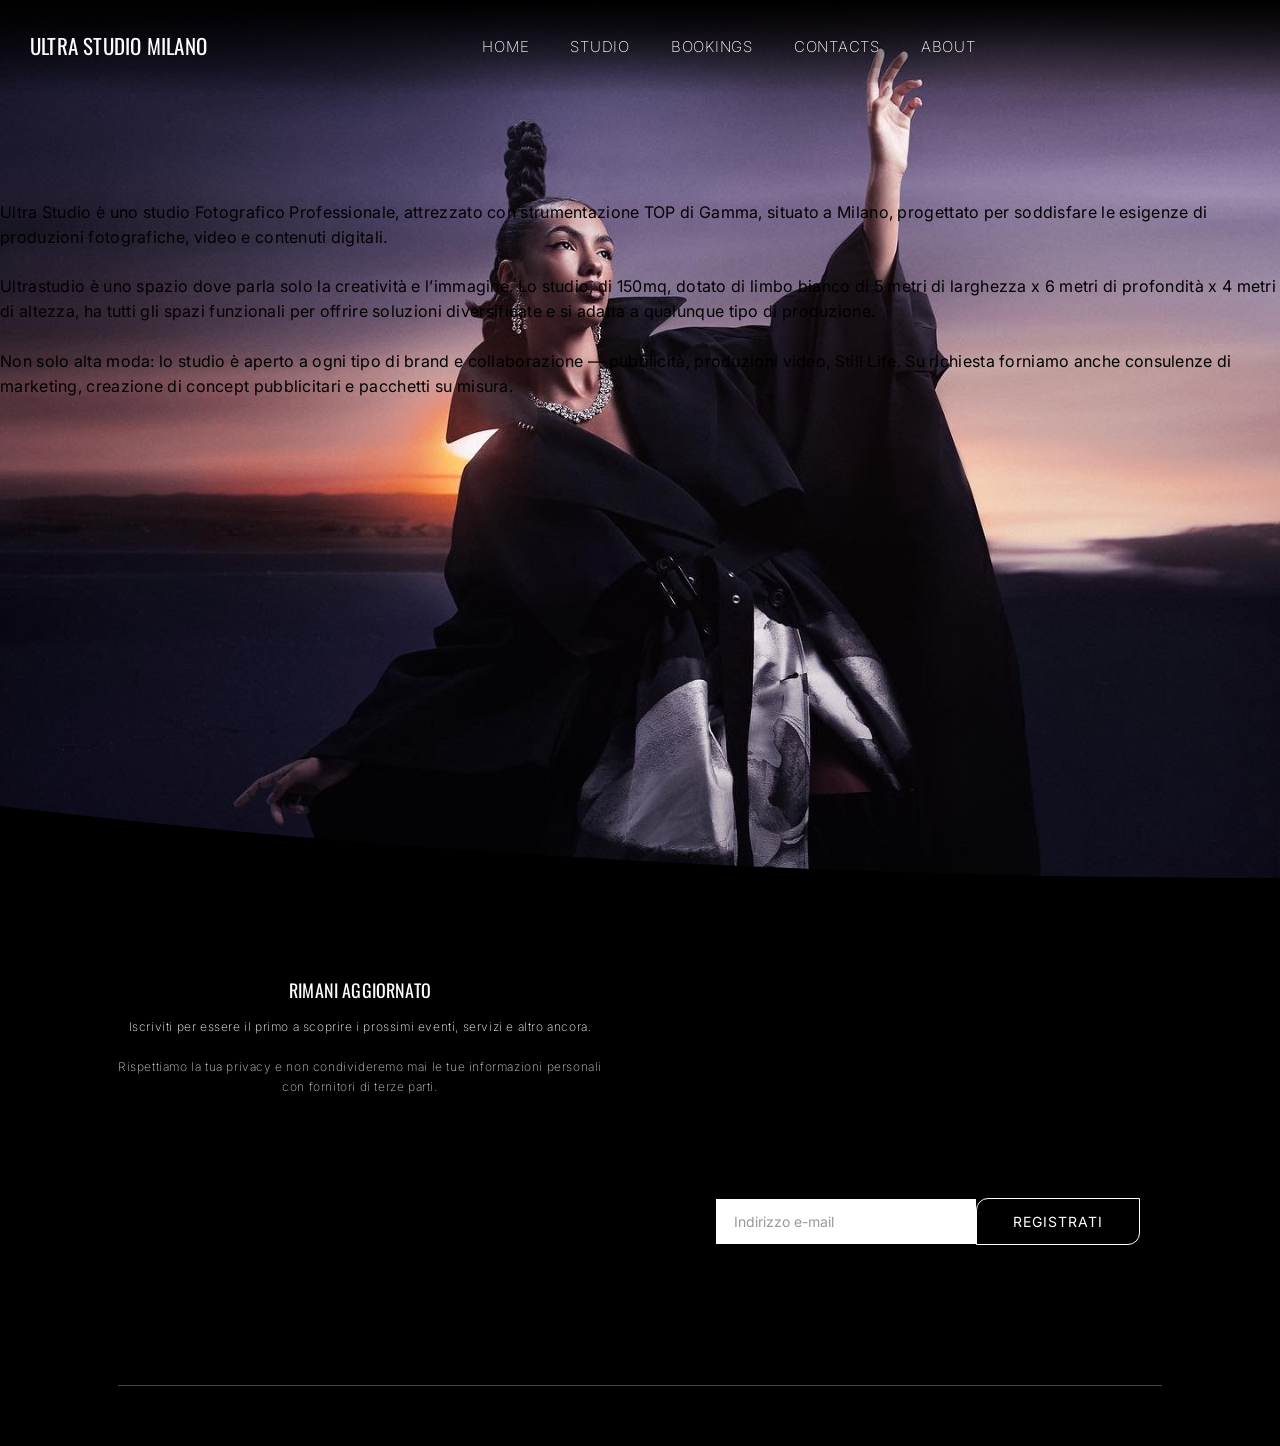
==== about.html @ 5ee80a9d "Add files via upload" ====
﻿<!DOCTYPE html>
<html lang="it">
<head>
  <meta charset="UTF-8">
  <title>About — Ultra Studio Milano</title>
  <meta name="viewport" content="width=device-width, initial-scale=1">

  <link rel="icon" type="image/png" href="img/favicon.png">

  <!-- FONT GOOGLE -->
  <link href="https://fonts.googleapis.com/css2?family=Oswald:wght@200;300;400&display=swap" rel="stylesheet">
  <link href="https://fonts.googleapis.com/css2?family=Inter:wght@200;300;400&display=swap" rel="stylesheet">

  <!-- STILE GENERALE -->
  <link rel="stylesheet" href="css/style.css">
</head>

<body class="studio">

  <!-- HEADER -->
  <header class="header">
    <div class="logo">ULTRA STUDIO MILANO</div>
    <nav class="nav">
      <a href="index.html">HOME</a>
      <a href="studio.html">STUDIO</a>
      <a href="bookings.html">BOOKINGS</a>
      <a href="contacts.html">CONTACTS</a>
      <a href="about.html" class="active">ABOUT</a>
    </nav>
  </header>

  <!-- HERO -->
  <section class="hero about-hero">
    <div class="hero-bg" style="background-image:url('img/hero.jpg');"></div>

    <!-- TESTO SOVRAPPOSTO -->
    <div class="about-overlay fade-in-up">
      Ultra Studio è uno studio Fotografico Professionale, attrezzato con strumentazione TOP di Gamma, situato a Milano, progettato per soddisfare le esigenze di produzioni fotografiche, video e contenuti digitali.
      <br><br>
      Ultrastudio è uno spazio dove parla solo la creatività e l’immagine. Lo studio, di 150mq, dotato di limbo bianco di 5 metri di larghezza x 6 metri di profondità x 4 metri di altezza, ha tutti gli spazi funzionali per offrire soluzioni diversificate e si adatta a qualunque tipo di produzione.
      <br><br>
      Non solo alta moda: lo studio è aperto a ogni tipo di brand e collaborazione — pubblicità, produzioni video, Still Life. Su richiesta forniamo anche consulenze di marketing, creazione di concept pubblicitari e pacchetti su misura.
    </div>

    <svg class="hero-curve about-curve" viewBox="0 0 1920 200" preserveAspectRatio="none">
      <path d="M0,40 C450,80 1100,120 1920,120 L1920,200 L0,200 Z" />
    </svg>
  </section>

  <!-- FOOTER -->
  <footer class="footer">
    <div class="footer-left fade-in-up">
      <h2>RIMANI AGGIORNATO</h2>
      <p class="footer-text">
        Iscriviti per essere il primo a scoprire i prossimi eventi, servizi e altro ancora.
      </p>
      <p class="privacy">
        Rispettiamo la tua privacy e non condivideremo mai le tue informazioni personali con fornitori di terze parti.
      </p>
    </div>

    <div class="footer-right fade-in-up">
      <form class="newsletter">
        <input type="email" placeholder="Indirizzo e-mail">
        <button type="submit">REGISTRATI</button>
      </form>
    </div>
  </footer>

</body>
</html>
---- css/style.css ----
/* ===========================
   RESET
   =========================== */
* {
  margin: 0;
  padding: 0;
  box-sizing: border-box;
}

/* ===========================
   BASE
   =========================== */
body {
  background: #000;
  color: #fff;
  font-family: 'NeueMontreal', 'Helvetica Neue', Arial, sans-serif;
  font-weight: 400;
  letter-spacing: 0.3px;
  line-height: 1.45;
  overflow-x: hidden;
}

/* ===========================
   TIPOGRAFIA (Inter)
   =========================== */
h1, h2, h3 {
  font-family: 'Inter', sans-serif;
  font-weight: 600;
  letter-spacing: 1.2px;
  line-height: 1.15;
  margin-bottom: 12px;
}

h2 {
  font-size: 1.55rem;
  font-weight: 600;
}

h3 {
  font-size: 1.05rem;
  letter-spacing: 0.8px;
}

p {
  font-family: 'Inter', sans-serif;
  font-size: 0.9rem;
  font-weight: 300;
  letter-spacing: 0.8px;
  line-height: 1.55;
  margin-bottom: 14px;
}

/* ===========================
   HEADER
   =========================== */
.header {
    width: 100%;
    padding: 20px 40px;
    display: flex;
    justify-content: space-between;
    align-items: center;
    position: fixed;
    top: 0;
    left: 0;
    z-index: 1000;

    /* GRADIENTE: nero in alto → trasparente in basso */
    background: linear-gradient(
        to bottom,
        rgba(0, 0, 0, 1) 0%,
        rgba(0, 0, 0, 0.6) 40%,
        rgba(0, 0, 0, 0) 100%
    );

    backdrop-filter: blur(0,5px); /* opzionale ma molto elegante */
}


.logo {
    font-family: 'Oswald', sans-serif;
    font-weight: 400; /* ExtraLight */
    font-size: 21px;
    letter-spacing: 0.01em;
    color: #ffffff;
}


.nav {
  margin: 0 auto; /* CENTRA LA NAV */
  display: flex;
  gap: 40px;
}

.nav a {
    font-family: 'Inter', sans-serif;
    font-weight: 200; /* ExtraLight */
    font-size: 15px;
    letter-spacing: 0.05em;
    color: #ffffff;
    text-decoration: none;
    margin-left: 1px;
    transition: opacity 0.2s ease;
}

.nav a:hover {
    opacity: 0.6;
}

/* ===========================
   HERO
   =========================== */
.hero {
  position: relative;
  width: 100%;
  height: 100vh;
  overflow: hidden;
  padding-top: 200px;
}

.hero-bg {
  position: absolute;
  top: -10%;
  left: 0;
  width: 100%;
  height: 120%;
  background-size: cover;
  background-position: center 50px; /* ora funziona davvero */
  will-change: transform;
}

.hero-caption {
  position: absolute;
  bottom: 150px;
  left: 150px;
  font-family: 'Inter', sans-serif;
  font-weight: 200; /* ExtraLight */
  font-size: 14px;  /* come richiesto */
  letter-spacing: 0.05em; /* più elegante e simile all’originale */
  color: white;
  opacity: 0.9;
  z-index: 20;
}

/* CURVA — sale verso sinistra */
.hero-curve {
  position: absolute;
  bottom: -50px;
  left: 0;
  width: 100%;
  height: 180px;
  z-index: 5;
}

/* ===========================
   SEZIONE STUDIO
   =========================== */
.studio-section {
  display: flex;
  flex-direction: column;
  background-color: #000;
  color: #fff;
  padding: 80px 100px;
}

.studio-text {
  display: flex;
  justify-content: space-between;
  align-items: flex-start;
  width: 100%;
}

.studio-description {
  font-family: 'Oswald', sans-serif;
  font-weight: 400;
  font-size: 18px;
  letter-spacing: 0.01em;
  line-height: 1.6;
  max-width: 100%; /* testo su una sola riga */
}

.studio-info {
  text-align: right;
}

.studio-info h2 {
  font-family: 'Oswald', sans-serif;
  font-weight: 200;
  font-size: 20px;
  letter-spacing: 0.08em;
  margin-bottom: 10px;
}

.studio-info p {
  font-family: 'Oswald', sans-serif;
  font-weight: 200;
  font-size: 14px;
  letter-spacing: 0.05em;
  margin: 4px 0;
}

.studio-gallery {
  display: flex;
  gap: 10px;
}

.img-large {
  width: 65%;   /* più larga */
  height: auto;
  object-fit: cover;
}

.img-small {
  width: 35%;   /* più stretta */
  height: auto;
  object-fit: cover;
}

/* ===========================
   SEZIONE SERVIZI
   =========================== */
.services-section {
  background-color: #000;
  color: #fff;
  padding: 80px 100px;
  text-align: center;
}

/* TITOLO */
.services-title {
  font-family: 'Oswald', sans-serif;
  font-weight: 400;
  font-size: 23px;
  letter-spacing: 0.01em;
  margin-bottom: 20px;
}

.service-list {
  font-family: 'Inter', sans-serif;
  font-weight: 200;
  font-size: 18px;
  letter-spacing: 0.01em;
  line-height: 1.8;
  text-align: center;
  max-width: 900px;
  margin: 0 auto;
}


/* ===========================
   STRISCIA ONDE — DEFINITIVA
   =========================== */
.wave-strip {
  position: relative;
  width: 100%;
  height: 200px;
  overflow: hidden;
}

/* Canvas animazione oro */
#gradientCanvas {
  position: absolute;
  top: 0;
  left: 0;
  width: 100%;
  height: 100%;
  z-index: 1;          /* canvas sotto */
  background: #000;    /* fallback, utile per debug */
}

/* Contenuto sopra il canvas */
.wave-inner {
  position: absolute;
  top: 0;
  left: 50%;
  transform: translateX(-50%);
  width: 100%;
  height: 100%;
  display: flex;
  flex-direction: column;
  align-items: center;
  color: #fff;
  z-index: 10;         /* sopra il canvas */
  padding-top: 12px;

  /* TRUCCO FONDAMENTALE:
     evita che il contenitore blocchi il canvas */
  pointer-events: none;
}

/* Riattivo i click SOLO sugli elementi interattivi */
.btn-scopri,
.quote-block,
#toggleBtn {
  pointer-events: auto;
}

/* Pulsante SCOPRI DI PIÙ */
.btn-scopri {
  display: inline-block;
  width: auto;
  padding: 12px 36px;
  border: 1px solid #fff;
  border-radius: 12px 0 12px 0;
  background: transparent;
  color: #fff;
  font-size: 0.88rem;
  font-weight: 400;
  letter-spacing: 1px;
  text-decoration: none;
  transition: all 0.3s ease;
  white-space: nowrap;
}

.btn-scopri:hover {
  background: #fff;
  color: #000;
}

/* Citazione */
.quote-block h2 {
  font-family: 'Oswald', sans-serif;
  font-weight: 400;
  font-size: 18px;
  letter-spacing: 0.01em;
  margin-top: 60px;
  margin-bottom: 0;
}

/* Autore */
.quote-block p {
  position: absolute;
  bottom: 12px;
  left: 50%;
  transform: translateX(-50%);
  margin: 0;
  font-family: 'Inter', sans-serif;
  font-weight: 200;
  font-size: 14px;
  letter-spacing: 0.05em;
  opacity: 0.9;
}

/* Pulsante Play/Pausa */
#toggleBtn {
  position: absolute;
  top: 10px;
  right: 10px;
  z-index: 20;         /* sopra tutto */
  background: rgba(0,0,0,0.4);
  color: #fff;
  border: 1px solid #fff;
  padding: 6px 10px;
  border-radius: 6px;
  cursor: pointer;
  font-size: 14px;
}

/* ===========================
   GALLERIA SERVIZI — SENZA PADDING
   =========================== */
.services-gallery {
  display: flex;
  justify-content: center;
  gap: 0;
  margin-top: 0;
}

.services-gallery img {
  width: 20%;
  border-radius: 0;
  display: block;
  object-fit: cover;
}

/* ===========================
   FOOTER
   =========================== */
.footer {
  display: flex;
  justify-content: space-between;
  align-items: center;
  flex-wrap: wrap;
  padding: 80px 60px 60px 60px;
  background: #000;
  color: #fff;
}

/* Colonna sinistra centrata */
.footer-left {
  flex: 1 1 55%;
  text-align: center; /* centratura orizzontale */
  display: flex;
  flex-direction: column;
  align-items: center;
  justify-content: center; /* centratura verticale */
  max-width: 600px;
}

/* Titolo */
.footer-left h2 {
  font-family: 'Oswald', sans-serif;
  font-weight: 400;
  font-size: 18px;
  letter-spacing: 0.01em;
  margin-bottom: 16px;
}

/* Testo descrittivo */
.footer-text {
  font-family: 'Inter', sans-serif;
  font-weight: 200;
  font-size: 12px;
  letter-spacing: 0.05em;
  line-height: 1.7;
  margin-bottom: 20px;
  max-width: 500px;
}

/* Privacy */
.privacy {
  font-family: 'Inter', sans-serif;
  font-weight: 200;
  font-size: 12px;
  letter-spacing: 0.05em;
  line-height: 1.7;
  opacity: 0.8;
  margin: 0;
  max-width: 500px;
}

/* Colonna destra */
.footer-right {
  flex: 1 1 40%;
  text-align: right;
  display: flex;
  justify-content: flex-end;
  align-items: center;
}

/* Newsletter */
.newsletter {
  display: flex;
  align-items: center;
  gap: 0;
}

/* Campo input */
.newsletter input {
  padding: 14px 18px;
  width: 260px;
  border: none;
  outline: none;
  font-family: 'Inter', sans-serif;
  font-size: 14px;
  color: #000;
  background: #fff;
}

.newsletter input::placeholder {
  color: #999;
}

/* Pulsante REGISTRATI */
.newsletter button {
  display: inline-block;
  padding: 14px 36px;
  border: 1px solid #fff;
  border-radius: 12px 0 12px 0;
  background: transparent;
  color: #fff;
  font-family: 'Inter', sans-serif;
  font-size: 14px;
  font-weight: 400;
  letter-spacing: 1px;
  text-decoration: none;
  transition: all 0.3s ease;
  cursor: pointer;
}

.newsletter button:hover {
  background: #fff;
  color: #000;
}

/* Linea sottile inferiore */
.footer::after {
  content: "";
  display: block;
  width: 90%;
  height: 1px;
  background: #d4c000;
  margin: 40px auto 0 auto;
  opacity: 0.4;
}

/* ===========================
   ANIMAZIONI
   =========================== */
.fade-in {
  opacity: 0;
  animation: fadeIn 1.5s ease forwards;
}

.fade-in-up {
  opacity: 0;
  transform: translateY(20px);
  animation: fadeUp 1.2s ease forwards;
}

.fade-stable {
  opacity: 0;
  animation: fadeStable 1.2s ease forwards;
}

@keyframes fadeStable {
  from { opacity: 0; }
  to { opacity: 1; }
}


.reveal {
  opacity: 0;
  transform: translateY(40px);
  transition: all 0.8s ease;
}

.reveal.visible {
  opacity: 1;
  transform: translateY(0);
}

@keyframes fadeIn {
  to {
    opacity: 1;
  }
}

@keyframes fadeUp {
  to {
    opacity: 1;
    transform: translateY(0);
  }
}

/* ===========================
   RESPONSIVE
   =========================== */
@media (max-width: 900px) {
  .header {
    padding: 18px 20px;
  }

  .hero-caption {
    left: 120px;
    right: auto;
    font-size: 0.55rem;
  }

  .studio-section,
  .services-section {
    padding: 100px 24px;
  }

  .studio-header {
    flex-direction: column;
    gap: 24px;
  }

  .studio-gallery {
    flex-direction: column;
  }

  .studio-gallery img {
    width: 100%;
    height: auto;
  }

  .services-gallery {
    flex-wrap: wrap;
  }

  .services-gallery img {
    width: 50%;
  }

  .footer {
    padding: 60px 24px;
  }
}

/* ============================
   STUDIO PAGE
   ============================ */

body.studio {
  background: #000;
  color: #fff;
  font-family: 'UltraGrotesk', sans-serif;
  line-height: 1.55;
}

/* HEADER */
body.studio header {
  padding: 30px;
  text-transform: uppercase;
  font-size: 14px;
  letter-spacing: 0.05em;
}

body.studio header a {
  color: #fff;
  text-decoration: none;
}

/* ===========================
   HERO — STUDIO PAGE
   =========================== */
body.studio {
  background: #fff; /* sfondo bianco */
  color: #000;
  font-family: 'Inter', sans-serif;
  line-height: 1.55;
}

/* HERO */
body.studio .hero {
  position: relative;
  width: 100%;
  height: 100vh; /* da bordo superiore a bordo inferiore */
  overflow: hidden;
}

/* VIDEO PLACEHOLDER */
body.studio .video-placeholder {
  position: absolute;
  top: 0;
  left: 0;
  width: 100%;
  height: 100vh; /* copre tutto lo schermo */
  background: #e6e6e6;
  display: flex;
  align-items: center;
  justify-content: center;
  font-family: 'Inter', sans-serif;
  font-size: 22px;
  color: #444;
  z-index: 0;
}

/* TESTO SOVRAPPOSTO */
body.studio .overlay-text {
  position: absolute;
  top: 0;
  left: 0;
  width: 100%;
  height: 100vh; /* stesso spazio del placeholder */
  display: flex;
  flex-direction: column;
  align-items: center;
  justify-content: center; /* centra verticalmente */
  text-align: center;
  z-index: 1;
  color: #000;
  padding: 0 40px;
}

/* Titolo */
body.studio .overlay-text h1 {
  font-family: 'Oswald', sans-serif;
  font-size: 36px;
  margin-bottom: 25px;
  text-transform: uppercase;
  letter-spacing: 0.03em;
}

/* Paragrafi e lista */
body.studio .overlay-text p,
body.studio .overlay-text ul {
  font-family: 'Inter', sans-serif;
  font-size: 15px;
  line-height: 1.55;
  max-width: 800px;
  margin-bottom: 18px;
}

body.studio .overlay-text li {
  margin-bottom: 8px;
}


/* ===========================
   GALLERY STUDIO (2 colonne)
   =========================== */
body.studio {
  background: #fff; /* sfondo bianco */
}

.studio-gallery {
  display: flex;
  gap: 20px;
  padding: 40px 60px;
}

.colonna-sx,
.colonna-dx {
  width: 50%;
  display: flex;
  flex-direction: column;
  gap: 20px;
}

/* Immagini */
.foto {
  width: 100%;
  object-fit: cover;
  border-radius: 4px;
  display: block;
}

/* Due sole misure */
.foto.orizzontale {
  height: 260px;   /* frame basso */
}

.foto.verticale {
  height: 520px;   /* frame alto */
}

/* ===========================
   BOOKINGS PAGE — SFONDO UNICO
   =========================== */

body.bookings {
  background-image: url("../img/IMG_0974.JPG");
  background-position: center -145px; /* leggermente più in alto */
  background-size: 100%;
  background-repeat: no-repeat;
  color: #fff;
  font-family: 'Inter', sans-serif;
}

/* Nessun overlay */
body.bookings::before {
  content: none;
}

/* ===========================
   SEZIONI
   =========================== */

.bookings-section {
  position: relative;
  padding: 120px 80px;
  background: none !important;
}

.second {
  padding-top: 1px; /* invece di 120px */
}

/* Contenitore principale */
.bookings-container {
  position: relative;
  z-index: 1;
  display: flex;
  justify-content: space-between;
  align-items: center;
  gap: 60px;
  max-width: 1400px;
  margin: 0 auto;
}

/* ===========================
   COLONNE
   =========================== */

/* SINISTRA — PULSANTE */
.bookings-left {
  flex: 0 0 240px;
  display: flex;
  justify-content: flex-start;
  align-items: center;
}

/* DESTRA — TESTO */
.bookings-right {
  flex: 1;
  max-width: 650px;
  text-align: right;
}

.bookings-right h1 {
  font-family: 'Oswald', sans-serif;
  font-size: 20px; /* leggermente più piccolo */
  text-align: left;
  text-transform: uppercase;
  margin-bottom: 20px;
  color: #fff;
}

.bookings-right p {
  font-size: 14px; /* ridotto */
  text-align: left;
  line-height: 1.65;
  color: #fff;
}

/* ===========================
   PULSANTE (STESSO DELL’INDEX)
   =========================== */

.cta-button {
  display: inline-block;
  padding: 12px 32px;
  border: 1px solid #fff;
  color: #fff;
  text-decoration: none;
  text-transform: uppercase;
  font-family: 'Inter', sans-serif;
  font-size: 13px;
  letter-spacing: 0.06em;
  transition: all 0.3s ease;

  /* ANGOLI ALTERNATI COME INDEX */
  border-radius: 12px 0 12px 0;
}

.cta-button:hover {
  background: #fff;
  color: #000;
}

/* ===========================
   LINEA DIVISORIA
   =========================== */

.divider {
  position: relative;
  z-index: 1;
  border: none;
  height: 1px;
  background: rgba(255,255,255,0.3);
  margin: 10px auto;
  width: 80%;
}

/* ===========================
   CONTACTS
   =========================== */

body.contacts {
  background-color: #000;
  color: #fff;
  font-family: 'Inter', sans-serif;
}

/* Sezione contatti */
.contacts-section {
  padding: 100px 80px;
}

.contacts-container {
  display: flex;
  justify-content: space-between;
  align-items: flex-start;
  gap: 80px;
}

.contacts-left {
  flex: 1;
  max-width: 500px;
}

.contacts-left h1 {
  font-family: 'Oswald', sans-serif;
  font-size: 28px;
  margin-bottom: 10px;
}

.contacts-left h2 {
  font-family: 'Oswald', sans-serif;
  font-size: 20px;
  margin-top: 40px;
  margin-bottom: 10px;
}

.contacts-left a {
  color: #fff;
  text-decoration: none;
}

.contacts-right {
  flex: 1;
  max-width: 600px;
}

/* Pulsante identico all’index */
.cta-button {
  display: inline-block;
  padding: 12px 32px;
  border: 1px solid #fff;
  color: #fff;
  text-transform: uppercase;
  font-family: 'Inter', sans-serif;
  font-size: 13px;
  letter-spacing: 0.06em;
  border-radius: 12px 0 12px 0;
  transition: all 0.3s ease;
  margin-top: 30px;
}

.cta-button:hover {
  background: #fff;
  color: #000;
}

/* Newsletter */
.newsletter {
  padding: 100px 80px;
  text-align: left;
}

.newsletter h2 {
  font-family: 'Oswald', sans-serif;
  font-size: 20px;
  margin-bottom: 20px;
}

.newsletter-form {
  display: flex;
  gap: 20px;
  margin-top: 30px;
}

.newsletter-form input {
  flex: 1;
  padding: 12px 16px;
  border: none;
  border-radius: 4px;
  font-size: 14px;
}

.newsletter-form button {
  border-radius: 12px 0 12px 0;
}
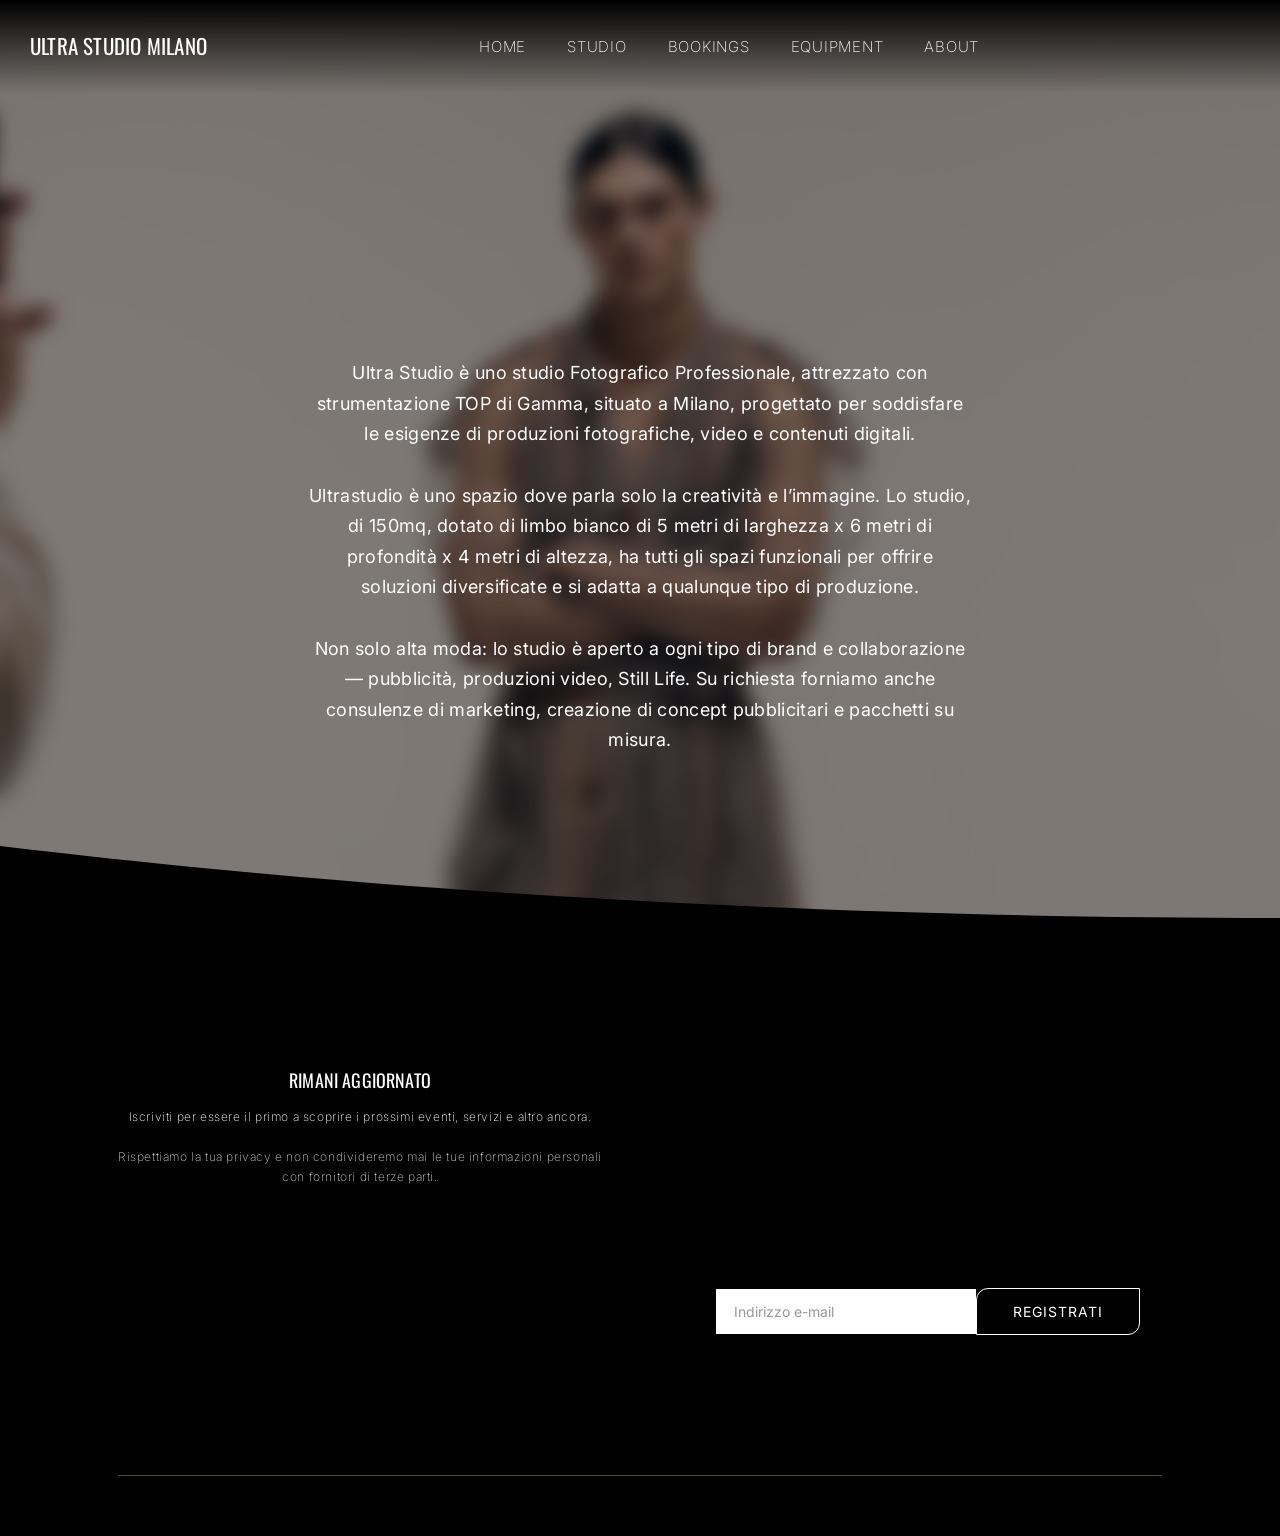
==== commit 6e84cb10: "Update about.html" ====
--- a/about.html
+++ b/about.html
@@ -24,7 +24,7 @@
       <a href="index.html">HOME</a>
       <a href="studio.html">STUDIO</a>
       <a href="bookings.html">BOOKINGS</a>
-      <a href="contacts.html">CONTACTS</a>
+      <a href="contacts.html">EQUIPMENT</a>
       <a href="about.html" class="active">ABOUT</a>
     </nav>
   </header>
--- a/css/style.css
+++ b/css/style.css
@@ -75,7 +75,6 @@
     backdrop-filter: blur(0,5px); /* opzionale ma molto elegante */
 }
 
-
 .logo {
     font-family: 'Oswald', sans-serif;
     font-weight: 400; /* ExtraLight */
@@ -83,7 +82,6 @@
     letter-spacing: 0.01em;
     color: #ffffff;
 }
-
 
 .nav {
   margin: 0 auto; /* CENTRA LA NAV */
@@ -129,6 +127,8 @@
 }
 
 .hero-caption {
+  color: #111 !important;
+  text-shadow: 0 0 10px rgba(255,255,255,0.7); 
   position: absolute;
   bottom: 150px;
   left: 150px;
@@ -943,3 +943,76 @@
 .newsletter-form button {
   border-radius: 12px 0 12px 0;
 }
+
+/* ===========================
+   ABOUT
+   =========================== */
+/* HERO ABOUT — altezza dinamica per evitare tagli */
+.about-hero {
+  position: relative;
+  min-height: 110vh;      /* più alta → niente taglio sopra */
+  overflow: hidden;
+  padding-bottom: 0;
+}
+
+/* Immagine hero sfocata e centrata correttamente */
+.about-hero .hero-bg {
+  position: absolute;
+  inset: 0;
+  background-size: cover;
+  background-position: top center;  /* MOSTRA LA PARTE SUPERIORE */
+  filter: blur(9px) brightness(0.5);
+  transform: scale(1.05);
+  z-index: 1;
+}
+
+/* Testo sovrapposto e centrato DAVVERO */
+.about-overlay {
+  position: absolute;
+  bottom: 26vh;           /* abbassa il testo */
+  left: 50%;
+  transform: translateX(-50%);
+  width: 55%;             /* più stretto → centrato */
+  max-width: 760px;
+  padding: 0 20px;
+  text-align: center;
+  color: white;
+  font-size: 18px;
+  line-height: 1.7;
+  z-index: 3;
+}
+
+/* Curva attaccata al fondo della hero */
+.about-curve {
+  position: absolute;
+  bottom: 0;
+  left: 0;
+  width: 100%;
+  z-index: 2;
+}
+
+/* Footer attaccato alla curva */
+.footer {
+  margin-top: 0 !important;
+}
+/* Rimuove qualsiasi padding o allineamento ereditato dalla hero */
+.about-hero {
+  padding-left: 0 !important;
+  padding-right: 0 !important;
+  display: block !important;
+  text-align: center !important;
+}
+
+/* Rimuove allineamenti che spingono a destra */
+.about-hero * {
+  margin-left: 0 !important;
+  justify-content: center !important;
+}
+
+/* Centra DAVVERO l'overlay */
+.about-overlay {
+  left: 50% !important;
+  transform: translateX(-50%) !important;
+  width: 55% !important;
+  text-align: center !important;
+}
